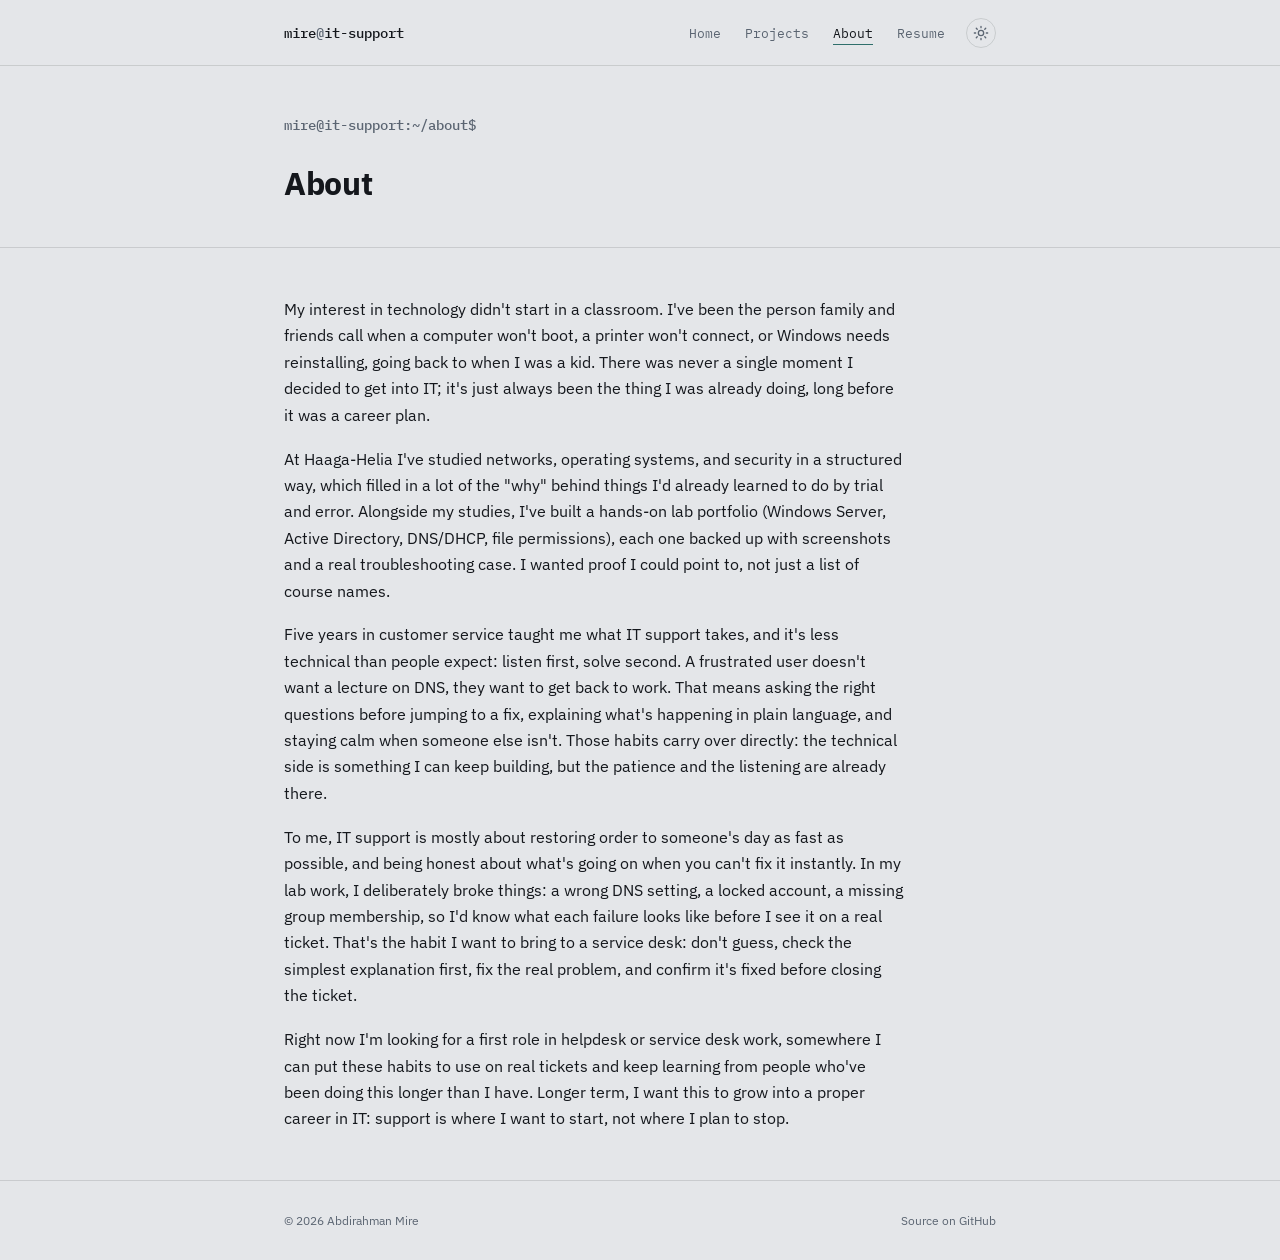
==== about.html @ 22a600bf "Dim light-mode background, run About copy through humanizer Light mode --paper was near-white (#f1f2" ====
<!DOCTYPE html>
<html lang="en">
<head>
<meta charset="UTF-8">
<script>
(function () {
  try {
    var stored = localStorage.getItem("mireSite.theme");
    var theme = stored || (window.matchMedia("(prefers-color-scheme: dark)").matches ? "dark" : "light");
    document.documentElement.setAttribute("data-theme", theme);
    document.write('<meta name="theme-color" content="' + (theme === "dark" ? "#15181d" : "#f1f2f4") + '">');
  } catch (e) {}
})();
</script>
<meta name="viewport" content="width=device-width, initial-scale=1.0">
<title>About — Abdirahman Mire</title>
<meta name="description" content="About Abdirahman Mire — an IT student in Helsinki with a background in customer service, moving into helpdesk and service desk work.">
<meta property="og:type" content="website">
<meta property="og:title" content="About — Abdirahman Mire">
<meta property="og:description" content="About Abdirahman Mire — an IT student in Helsinki with a background in customer service, moving into helpdesk and service desk work.">
<meta property="og:url" content="https://mireabdi.github.io/about.html">
<link rel="icon" href="data:image/svg+xml,%3Csvg xmlns='http://www.w3.org/2000/svg' viewBox='0 0 32 32'%3E%3Crect width='32' height='32' rx='6' fill='%2314171c'/%3E%3Ctext x='16' y='22' font-family='monospace' font-size='16' font-weight='700' fill='%232f6f6b' text-anchor='middle'%3EM%3C/text%3E%3C/svg%3E">
<link rel="preconnect" href="https://fonts.googleapis.com">
<link rel="preconnect" href="https://fonts.gstatic.com" crossorigin>
<link href="https://fonts.googleapis.com/css2?family=IBM+Plex+Sans:wght@400;500;600;700&family=IBM+Plex+Mono:wght@400;500;600&display=swap" rel="stylesheet">
<link rel="stylesheet" href="style.css">
<script src="assets/main.js" defer></script>
</head>
<body>

<header class="site-header">
  <nav class="wrap">
    <a class="logo" href="index.html">mire<span class="logo-at">@</span>it-support</a>
    <div class="nav-right">
      <ul class="nav-links">
        <li><a href="index.html">Home</a></li>
        <li><a href="projects.html">Projects</a></li>
        <li><a href="about.html" aria-current="page">About</a></li>
        <li><a href="resume.html">Resume</a></li>
      </ul>
      <button id="theme-toggle" class="theme-toggle" type="button" aria-label="Toggle dark mode">
        <svg class="icon-sun" viewBox="0 0 24 24" fill="none" stroke="currentColor" stroke-width="2" stroke-linecap="round"><circle cx="12" cy="12" r="4"></circle><path d="M12 2v2M12 20v2M4.93 4.93l1.41 1.41M17.66 17.66l1.41 1.41M2 12h2M20 12h2M4.93 19.07l1.41-1.41M17.66 6.34l1.41-1.41"></path></svg>
        <svg class="icon-moon" viewBox="0 0 24 24" fill="none" stroke="currentColor" stroke-width="2" stroke-linecap="round" stroke-linejoin="round"><path d="M21 12.79A9 9 0 1 1 11.21 3 7 7 0 0 0 21 12.79z"></path></svg>
      </button>
    </div>
  </nav>
</header>

<main id="main-content">

  <div class="page-intro">
    <div class="wrap">
      <p class="section-label">mire@it-support:~/about$</p>
      <h1 class="page-heading">About</h1>
    </div>
  </div>

  <section class="section">
    <div class="wrap">
      <div class="prose">
        <p>My interest in technology didn't start in a classroom. I've been the person family and friends call when a computer won't boot, a printer won't connect, or Windows needs reinstalling, going back to when I was a kid. There was never a single moment I decided to get into IT; it's just always been the thing I was already doing, long before it was a career plan.</p>
        <p>At Haaga-Helia I've studied networks, operating systems, and security in a structured way, which filled in a lot of the "why" behind things I'd already learned to do by trial and error. Alongside my studies, I've built a hands-on lab portfolio (Windows Server, Active Directory, DNS/DHCP, file permissions), each one backed up with screenshots and a real troubleshooting case. I wanted proof I could point to, not just a list of course names.</p>
        <p>Five years in customer service taught me what IT support takes, and it's less technical than people expect: listen first, solve second. A frustrated user doesn't want a lecture on DNS, they want to get back to work. That means asking the right questions before jumping to a fix, explaining what's happening in plain language, and staying calm when someone else isn't. Those habits carry over directly: the technical side is something I can keep building, but the patience and the listening are already there.</p>
        <p>To me, IT support is mostly about restoring order to someone's day as fast as possible, and being honest about what's going on when you can't fix it instantly. In my lab work, I deliberately broke things: a wrong DNS setting, a locked account, a missing group membership, so I'd know what each failure looks like before I see it on a real ticket. That's the habit I want to bring to a service desk: don't guess, check the simplest explanation first, fix the real problem, and confirm it's fixed before closing the ticket.</p>
        <p>Right now I'm looking for a first role in helpdesk or service desk work, somewhere I can put these habits to use on real tickets and keep learning from people who've been doing this longer than I have. Longer term, I want this to grow into a proper career in IT: support is where I want to start, not where I plan to stop.</p>
      </div>
    </div>
  </section>

</main>

<footer class="site-footer">
  <div class="wrap">
    <span id="copyright-year">© 2025 Abdirahman Mire</span>
    <a href="https://github.com/Mireabdi/mireabdi.github.io" target="_blank" rel="noopener">Source on GitHub</a>
  </div>
</footer>

</body>
</html>
---- style.css ----
:root {
  color-scheme: light;
  --ink: #14171c;
  --paper: #e4e6e9;
  --slate: #5b6572;
  --signal: #2f6f6b;
  --signal-solid: #2f6f6b;
  --signal-tint: rgba(47, 111, 107, 0.08);
  --status-ok: #3f8f5f;
  --rule: rgba(20, 23, 28, 0.13);
  --max-width: 760px;
  --surface: color-mix(in srgb, var(--ink) 3%, var(--paper));
  --max-width-wide: 1000px;
}

:root[data-theme="dark"] {
  color-scheme: dark;
  --ink: #e7e9ec;
  --paper: #15181d;
  --slate: #8a93a1;
  --signal: #5fc4bd;
  --signal-solid: #2f6f6b;
  --signal-tint: rgba(95, 196, 189, 0.1);
  --status-ok: #4ecb82;
  --rule: rgba(255, 255, 255, 0.12);
  --surface: color-mix(in srgb, var(--ink) 6%, var(--paper));
}

* { margin: 0; padding: 0; box-sizing: border-box; }

html { scroll-behavior: smooth; }

body {
  font-family: "IBM Plex Sans", system-ui, -apple-system, "Segoe UI", sans-serif;
  background: var(--paper);
  color: var(--ink);
  line-height: 1.65;
  -webkit-font-smoothing: antialiased;
  transition: background 0.2s ease, color 0.2s ease;
}

a { color: inherit; }

code {
  font-family: "IBM Plex Mono", ui-monospace, monospace;
  font-size: 0.9em;
}

.mono, .logo, .section-label, .info-row dt, .spec-row dt,
.row-tags span, .row-key, .status-value, .nav-links a, .btn,
.case-meta {
  font-family: "IBM Plex Mono", ui-monospace, monospace;
}

:focus-visible {
  outline: 2px solid var(--signal);
  outline-offset: 3px;
}

.wrap {
  max-width: var(--max-width);
  margin: 0 auto;
  padding: 0 1.5rem;
}

/* --max-width-wide (1000px) is reserved for a future Projects grid per
   the style guide, scoped to that page only -- not applied yet since
   the current case-study entries are long-form and read better at the
   standard 760px width. */
.wrap-wide {
  max-width: var(--max-width-wide);
  margin: 0 auto;
  padding: 0 1.5rem;
}

.text-muted {
  color: var(--slate);
  font-size: 0.85rem;
}

.resume-cta {
  margin-bottom: 0.6rem;
}

.resume-cta + .text-muted {
  margin-top: 0.5rem;
}

@media (prefers-reduced-motion: reduce) {
  html { scroll-behavior: auto; }
  .status-dot { animation: none !important; }
}

/* ===== Header ===== */
.site-header {
  position: sticky;
  top: 0;
  z-index: 10;
  background: color-mix(in srgb, var(--paper) 92%, transparent);
  backdrop-filter: blur(8px);
  border-bottom: 1px solid var(--rule);
}

.site-header nav {
  display: flex;
  align-items: center;
  justify-content: space-between;
  gap: 1rem;
  padding: 1.1rem 1.5rem;
  flex-wrap: wrap;
}

.logo {
  font-size: 0.9rem;
  font-weight: 500;
  text-decoration: none;
}

.logo-at { color: var(--slate); }

.nav-right {
  display: flex;
  align-items: center;
  gap: 1.3rem;
}

.nav-links {
  display: flex;
  gap: 1.5rem;
  list-style: none;
  flex-wrap: wrap;
}

.nav-links a {
  font-size: 0.8rem;
  text-decoration: none;
  color: var(--slate);
  border-bottom: 1px solid transparent;
  padding-bottom: 2px;
  transition: color 0.15s ease, border-color 0.15s ease;
}

.nav-links a:hover,
.nav-links a[aria-current="page"] {
  color: var(--ink);
  border-color: var(--signal);
}

.theme-toggle {
  display: flex;
  align-items: center;
  justify-content: center;
  width: 30px;
  height: 30px;
  border-radius: 50%;
  border: 1px solid var(--rule);
  background: transparent;
  color: var(--slate);
  cursor: pointer;
  transition: color 0.15s ease, border-color 0.15s ease;
  flex-shrink: 0;
}

.theme-toggle:hover { color: var(--signal); border-color: var(--signal); }
.theme-toggle svg { width: 16px; height: 16px; }
:root:not([data-theme="dark"]) .icon-moon { display: none; }
:root[data-theme="dark"] .icon-sun { display: none; }

/* ===== Hero ===== */
.hero {
  padding: 4rem 0 3.5rem;
}

.hero h1 {
  font-size: clamp(2rem, 5vw, 2.6rem);
  font-weight: 700;
  letter-spacing: -0.01em;
  margin-bottom: 0.9rem;
}

.hero-statement {
  color: var(--slate);
  font-size: 1.05rem;
  max-width: 52ch;
  margin-bottom: 2.2rem;
}

.info-panel {
  border-top: 1px solid var(--rule);
  border-bottom: 1px solid var(--rule);
  margin-bottom: 2rem;
}

.info-row {
  display: grid;
  grid-template-columns: 110px 1fr;
  gap: 1rem;
  padding: 0.75rem 0;
  border-top: 1px solid var(--rule);
}

.info-row:first-child { border-top: none; }

.info-row dt {
  font-size: 0.78rem;
  color: var(--slate);
}

.info-row dd { font-size: 0.92rem; }

.status-value {
  display: flex;
  align-items: center;
  gap: 0.6rem;
  font-size: 0.85rem;
  color: var(--signal);
}

.status-dot {
  width: 8px;
  height: 8px;
  border-radius: 50%;
  color: var(--status-ok);
  background: currentColor;
  box-shadow: 0 0 0 3px color-mix(in srgb, currentColor 18%, transparent);
  animation: pulse 2.4s ease-in-out infinite;
  flex-shrink: 0;
}

@keyframes pulse {
  0%, 100% { opacity: 1; transform: scale(1); }
  50% { opacity: 0.55; transform: scale(0.85); }
}

.hero-actions { display: flex; gap: 0.85rem; flex-wrap: wrap; }

/* Proof strip (Home) reuses .info-panel/.info-row exactly as-is; the
   kicker above it reuses .section-label -- no new visual style. Its own
   status dot stays static: the hero's "Status" row directly above it is
   already the site's one pulsing indicator, and per style-guide.md §4.2
   the pulse motif is reserved for a single instance, not repeated. */
.proof-strip .status-dot {
  animation: none;
}

/* ===== Inner-page intro (About / Projects / Resume) ===== */
.page-intro {
  padding: 3rem 0 1rem;
}

.page-heading {
  font-size: clamp(1.6rem, 4vw, 2rem);
  font-weight: 700;
  letter-spacing: -0.01em;
  margin-bottom: 1.3rem;
}

.btn {
  display: inline-block;
  font-size: 0.82rem;
  font-weight: 500;
  text-decoration: none;
  padding: 0.7rem 1.3rem;
  border-radius: 4px;
  border: 1px solid transparent;
  transition: all 0.15s ease;
}

.btn-primary {
  background: var(--signal-solid);
  color: #fff;
}

.btn-primary:hover { background: #275c58; }

.btn-secondary {
  border-color: var(--ink);
  color: var(--ink);
}

.btn-secondary:hover {
  border-color: var(--signal);
  color: var(--signal);
}

/* ===== Sections ===== */
.section {
  padding: 3rem 0;
  border-top: 1px solid var(--rule);
}

.section-label {
  font-size: 0.85rem;
  font-weight: 500;
  color: var(--slate);
  margin-bottom: 1.3rem;
}

.section-note {
  color: var(--slate);
  font-size: 0.9rem;
  margin-bottom: 1.5rem;
  margin-top: -0.6rem;
}

.prose p {
  max-width: 62ch;
  margin-bottom: 1.1rem;
}

.prose p:last-child { margin-bottom: 0; }

/* ===== Row list (projects / contact) ===== */
.row-list {
  display: flex;
  flex-direction: column;
  border-top: 1px solid var(--rule);
}

.row-link {
  display: flex;
  justify-content: space-between;
  align-items: center;
  gap: 1.5rem;
  text-decoration: none;
  color: inherit;
  padding: 1rem 0.75rem;
  border-bottom: 1px solid var(--rule);
  margin: 0 -0.75rem;
  border-radius: 4px;
  transition: background 0.15s ease;
}

.row-link:hover { background: var(--signal-tint); }

.row-main { display: flex; flex-direction: column; gap: 0.3rem; min-width: 0; }

.row-title { font-weight: 600; font-size: 0.98rem; }

.row-desc { font-size: 0.85rem; color: var(--slate); }

.row-tags {
  display: flex;
  gap: 0.6rem;
  flex-shrink: 0;
  font-size: 0.72rem;
  color: var(--slate);
}

.contact-row .row-key {
  font-size: 0.78rem;
  color: var(--slate);
  width: 90px;
  flex-shrink: 0;
}

.contact-row { justify-content: flex-start; }

.contact-row .row-val { font-size: 0.92rem; }

/* ===== Case study entries (Projects) =====
   Extends the row-list/section grammar with a ticket-style metadata
   line and long-form write-up per entry -- not a new card component. */
.case-entry .section-label {
  margin-top: 1.75rem;
  margin-bottom: 0.6rem;
}

.case-entry .section-label:first-of-type { margin-top: 0; }

.case-meta {
  display: flex;
  flex-wrap: wrap;
  align-items: center;
  gap: 0.4rem;
  font-size: 0.75rem;
  color: var(--slate);
  margin-bottom: 0.5rem;
}

.case-status {
  display: inline-flex;
  align-items: center;
  gap: 0.4rem;
  color: var(--status-ok);
}

/* Per style-guide.md §4.2: the ticket-metadata status dot is reused
   statically here, never pulsing -- the pulse animation is reserved for
   the single "open to work" hero indicator. Four-plus simultaneously
   pulsing dots down the project list would read as busy/decorative. */
.case-status .status-dot {
  animation: none;
}

.case-title {
  font-size: 1.3rem;
  font-weight: 600;
  margin-bottom: 1.2rem;
}

.case-entry .row-tags {
  margin-top: 1.25rem;
}

.case-link {
  display: inline-block;
  margin-top: 1rem;
  font-size: 0.82rem;
  color: var(--signal);
  text-decoration: none;
  border-bottom: 1px solid var(--signal);
}

.case-link:hover { color: var(--ink); border-color: var(--ink); }

/* Generic bullet list for prose sections (case "what was built",
   resume education) -- body copy, never mono per the typography rule. */
.content-list {
  list-style: disc;
  padding-left: 1.25rem;
  max-width: 62ch;
  margin-bottom: 1.1rem;
}

.content-list li { margin-bottom: 0.5rem; }
.content-list li:last-child { margin-bottom: 0; }

/* ===== Spec list (skills) ===== */
.spec-list { border-top: 1px solid var(--rule); }

.spec-row {
  display: grid;
  grid-template-columns: 190px 1fr;
  gap: 1rem;
  padding: 0.85rem 0;
  border-bottom: 1px solid var(--rule);
}

.spec-row dt {
  font-size: 0.8rem;
  color: var(--slate);
}

.spec-row dd { font-size: 0.92rem; }

/* ===== Timeline (Resume experience / education) =====
   Extends spec-row with a thin rule line down the label column,
   connecting entries chronologically. No new dl/grid pattern. */
.timeline-row {
  border-left: 1px solid var(--rule);
  padding-left: 1rem;
}

.timeline-role {
  font-weight: 600;
  margin-bottom: 0.3rem;
}

.timeline-desc {
  font-size: 0.92rem;
}

/* ===== Footer ===== */
.site-footer {
  border-top: 1px solid var(--rule);
  padding: 1.8rem 0;
}

.site-footer .wrap {
  display: flex;
  justify-content: space-between;
  align-items: center;
  flex-wrap: wrap;
  gap: 0.6rem;
  font-size: 0.78rem;
  color: var(--slate);
}

.site-footer a {
  color: var(--slate);
  text-decoration: none;
  border-bottom: 1px solid transparent;
}

.site-footer a:hover { color: var(--signal); border-color: var(--signal); }

/* ===== Responsive ===== */
@media (max-width: 640px) {
  .site-header nav { padding: 0.9rem 1.25rem; }
  .nav-links { gap: 1rem; }
  .hero { padding: 3rem 0 2.5rem; }
  .info-row { grid-template-columns: 90px 1fr; }
  .spec-row { grid-template-columns: 1fr; gap: 0.3rem; }
  .row-link { flex-direction: column; align-items: flex-start; gap: 0.6rem; }
  .row-tags { flex-wrap: wrap; }
  .contact-row { flex-direction: row; align-items: baseline; }
  .hero-actions .btn { flex: 1; text-align: center; }
}

/* ===== Print ===== */
@media print {
  :root, :root[data-theme="dark"] {
    color-scheme: light;
    --ink: #14171c;
    --paper: #ffffff;
    --slate: #444444;
    --signal: #2f6f6b;
    --rule: rgba(20, 23, 28, 0.25);
  }

  .site-header, .theme-toggle, .status-dot, .hero-actions, .resume-cta {
    display: none;
  }

  body { background: var(--paper); }

  a { text-decoration: underline; }
}
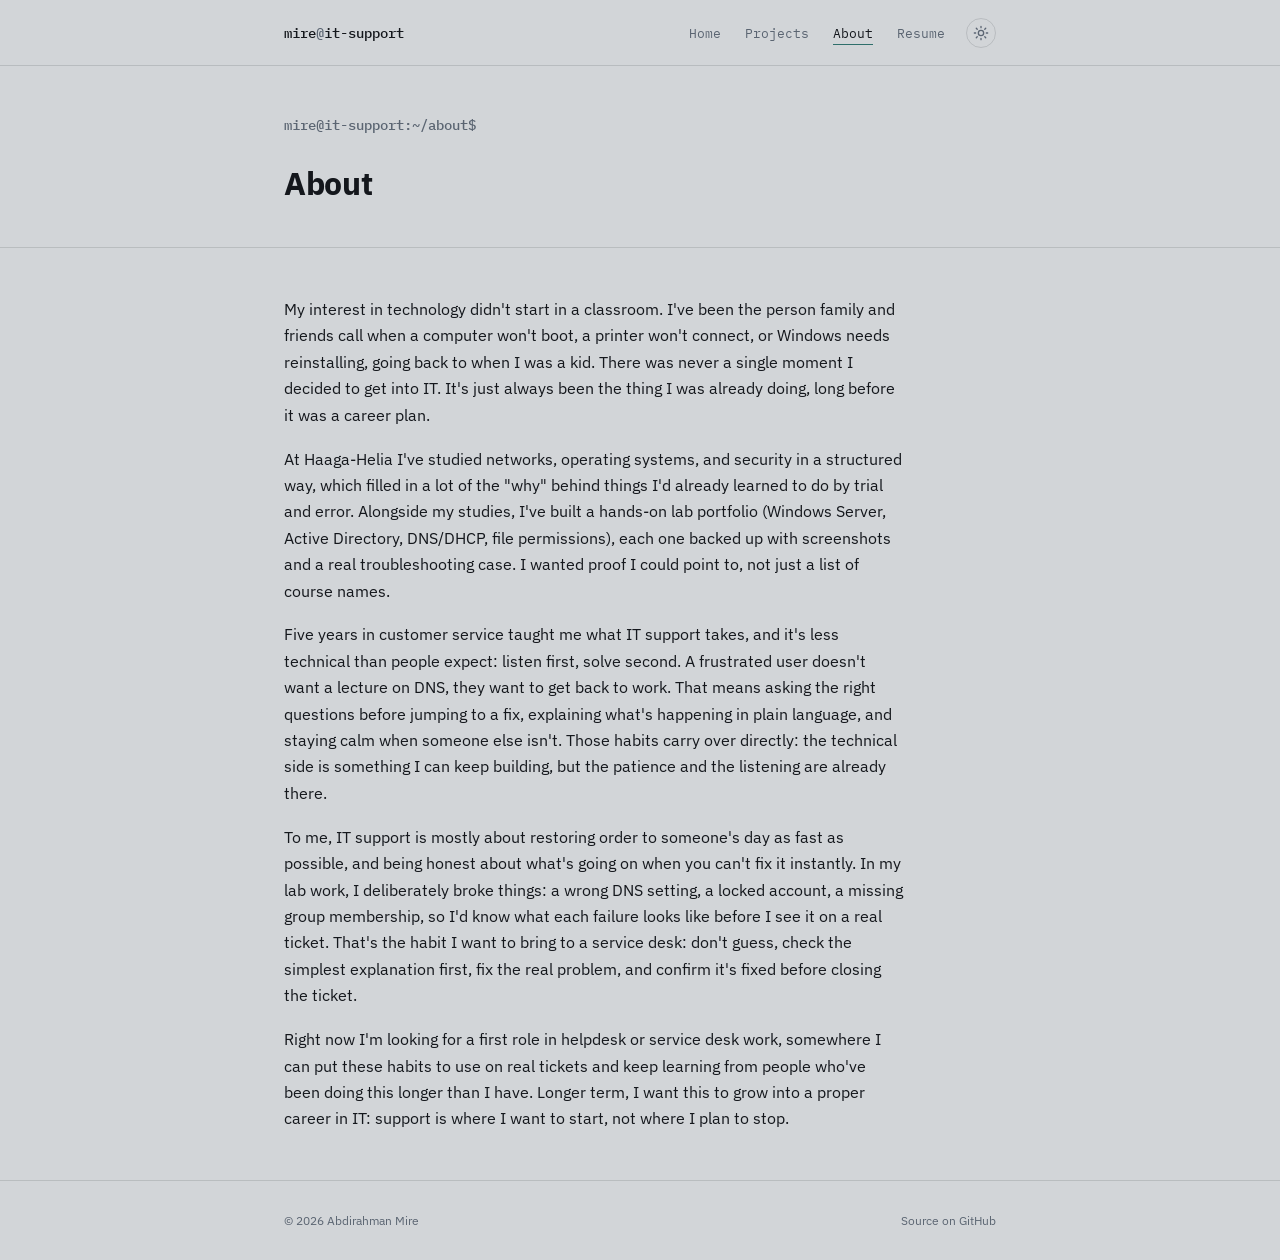
==== commit a9f6b14a: "Fix About semicolon, humanize Projects copy, dim light mode further - about.html: replaced the one r" ====
--- a/about.html
+++ b/about.html
@@ -58,7 +58,7 @@
   <section class="section">
     <div class="wrap">
       <div class="prose">
-        <p>My interest in technology didn't start in a classroom. I've been the person family and friends call when a computer won't boot, a printer won't connect, or Windows needs reinstalling, going back to when I was a kid. There was never a single moment I decided to get into IT; it's just always been the thing I was already doing, long before it was a career plan.</p>
+        <p>My interest in technology didn't start in a classroom. I've been the person family and friends call when a computer won't boot, a printer won't connect, or Windows needs reinstalling, going back to when I was a kid. There was never a single moment I decided to get into IT. It's just always been the thing I was already doing, long before it was a career plan.</p>
         <p>At Haaga-Helia I've studied networks, operating systems, and security in a structured way, which filled in a lot of the "why" behind things I'd already learned to do by trial and error. Alongside my studies, I've built a hands-on lab portfolio (Windows Server, Active Directory, DNS/DHCP, file permissions), each one backed up with screenshots and a real troubleshooting case. I wanted proof I could point to, not just a list of course names.</p>
         <p>Five years in customer service taught me what IT support takes, and it's less technical than people expect: listen first, solve second. A frustrated user doesn't want a lecture on DNS, they want to get back to work. That means asking the right questions before jumping to a fix, explaining what's happening in plain language, and staying calm when someone else isn't. Those habits carry over directly: the technical side is something I can keep building, but the patience and the listening are already there.</p>
         <p>To me, IT support is mostly about restoring order to someone's day as fast as possible, and being honest about what's going on when you can't fix it instantly. In my lab work, I deliberately broke things: a wrong DNS setting, a locked account, a missing group membership, so I'd know what each failure looks like before I see it on a real ticket. That's the habit I want to bring to a service desk: don't guess, check the simplest explanation first, fix the real problem, and confirm it's fixed before closing the ticket.</p>
--- a/style.css
+++ b/style.css
@@ -1,7 +1,7 @@
 :root {
   color-scheme: light;
   --ink: #14171c;
-  --paper: #e4e6e9;
+  --paper: #d2d5d8;
   --slate: #5b6572;
   --signal: #2f6f6b;
   --signal-solid: #2f6f6b;
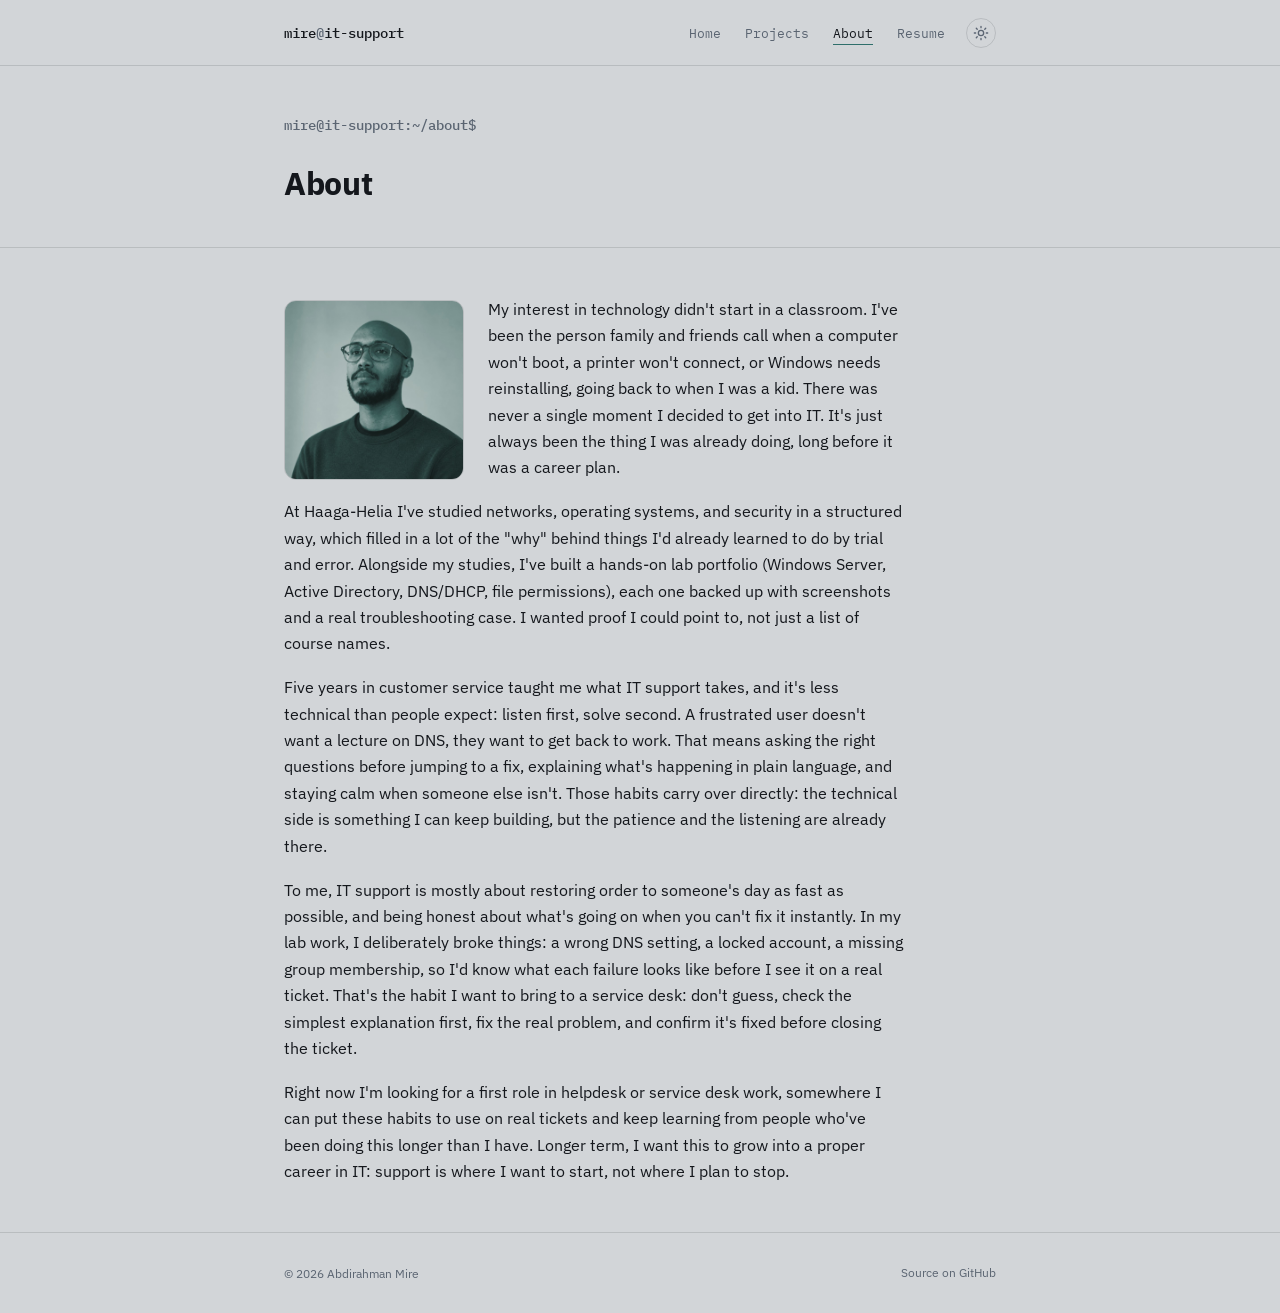
==== commit 89acadfe: "Add processed headshot to Home hero and About page Duotone-treated (grayscale base, ink shadows to a" ====
--- a/about.html
+++ b/about.html
@@ -13,11 +13,11 @@
 })();
 </script>
 <meta name="viewport" content="width=device-width, initial-scale=1.0">
-<title>About — Abdirahman Mire</title>
-<meta name="description" content="About Abdirahman Mire — an IT student in Helsinki with a background in customer service, moving into helpdesk and service desk work.">
+<title>About — Abdi Mire</title>
+<meta name="description" content="About Abdi Mire — an IT student in Helsinki with a background in customer service, moving into helpdesk and service desk work.">
 <meta property="og:type" content="website">
-<meta property="og:title" content="About — Abdirahman Mire">
-<meta property="og:description" content="About Abdirahman Mire — an IT student in Helsinki with a background in customer service, moving into helpdesk and service desk work.">
+<meta property="og:title" content="About — Abdi Mire">
+<meta property="og:description" content="About Abdi Mire — an IT student in Helsinki with a background in customer service, moving into helpdesk and service desk work.">
 <meta property="og:url" content="https://mireabdi.github.io/about.html">
 <link rel="icon" href="data:image/svg+xml,%3Csvg xmlns='http://www.w3.org/2000/svg' viewBox='0 0 32 32'%3E%3Crect width='32' height='32' rx='6' fill='%2314171c'/%3E%3Ctext x='16' y='22' font-family='monospace' font-size='16' font-weight='700' fill='%232f6f6b' text-anchor='middle'%3EM%3C/text%3E%3C/svg%3E">
 <link rel="preconnect" href="https://fonts.googleapis.com">
@@ -58,6 +58,7 @@
   <section class="section">
     <div class="wrap">
       <div class="prose">
+        <img class="avatar-about" src="assets/headshot.jpg" alt="Portrait of Abdi Mire" width="180" height="180">
         <p>My interest in technology didn't start in a classroom. I've been the person family and friends call when a computer won't boot, a printer won't connect, or Windows needs reinstalling, going back to when I was a kid. There was never a single moment I decided to get into IT. It's just always been the thing I was already doing, long before it was a career plan.</p>
         <p>At Haaga-Helia I've studied networks, operating systems, and security in a structured way, which filled in a lot of the "why" behind things I'd already learned to do by trial and error. Alongside my studies, I've built a hands-on lab portfolio (Windows Server, Active Directory, DNS/DHCP, file permissions), each one backed up with screenshots and a real troubleshooting case. I wanted proof I could point to, not just a list of course names.</p>
         <p>Five years in customer service taught me what IT support takes, and it's less technical than people expect: listen first, solve second. A frustrated user doesn't want a lecture on DNS, they want to get back to work. That means asking the right questions before jumping to a fix, explaining what's happening in plain language, and staying calm when someone else isn't. Those habits carry over directly: the technical side is something I can keep building, but the patience and the listening are already there.</p>
@@ -71,7 +72,7 @@
 
 <footer class="site-footer">
   <div class="wrap">
-    <span id="copyright-year">© 2025 Abdirahman Mire</span>
+    <span id="copyright-year">© 2025 Abdi Mire</span>
     <a href="https://github.com/Mireabdi/mireabdi.github.io" target="_blank" rel="noopener">Source on GitHub</a>
   </div>
 </footer>
--- a/style.css
+++ b/style.css
@@ -178,6 +178,34 @@
   margin-bottom: 0.9rem;
 }
 
+.hero-identity {
+  display: flex;
+  align-items: center;
+  gap: 1rem;
+  margin-bottom: 0.9rem;
+}
+
+.hero-identity h1 { margin-bottom: 0; }
+
+.avatar {
+  width: 64px;
+  height: 64px;
+  border-radius: 10px;
+  object-fit: cover;
+  border: 1px solid var(--rule);
+  flex-shrink: 0;
+}
+
+.avatar-about {
+  width: 180px;
+  height: 180px;
+  border-radius: 12px;
+  object-fit: cover;
+  border: 1px solid var(--rule);
+  float: left;
+  margin: 0.25rem 1.5rem 1rem 0;
+}
+
 .hero-statement {
   color: var(--slate);
   font-size: 1.05rem;
@@ -496,6 +524,7 @@
   .row-tags { flex-wrap: wrap; }
   .contact-row { flex-direction: row; align-items: baseline; }
   .hero-actions .btn { flex: 1; text-align: center; }
+  .avatar-about { float: none; display: block; width: 140px; height: 140px; margin: 0 0 1.25rem; }
 }
 
 /* ===== Print ===== */
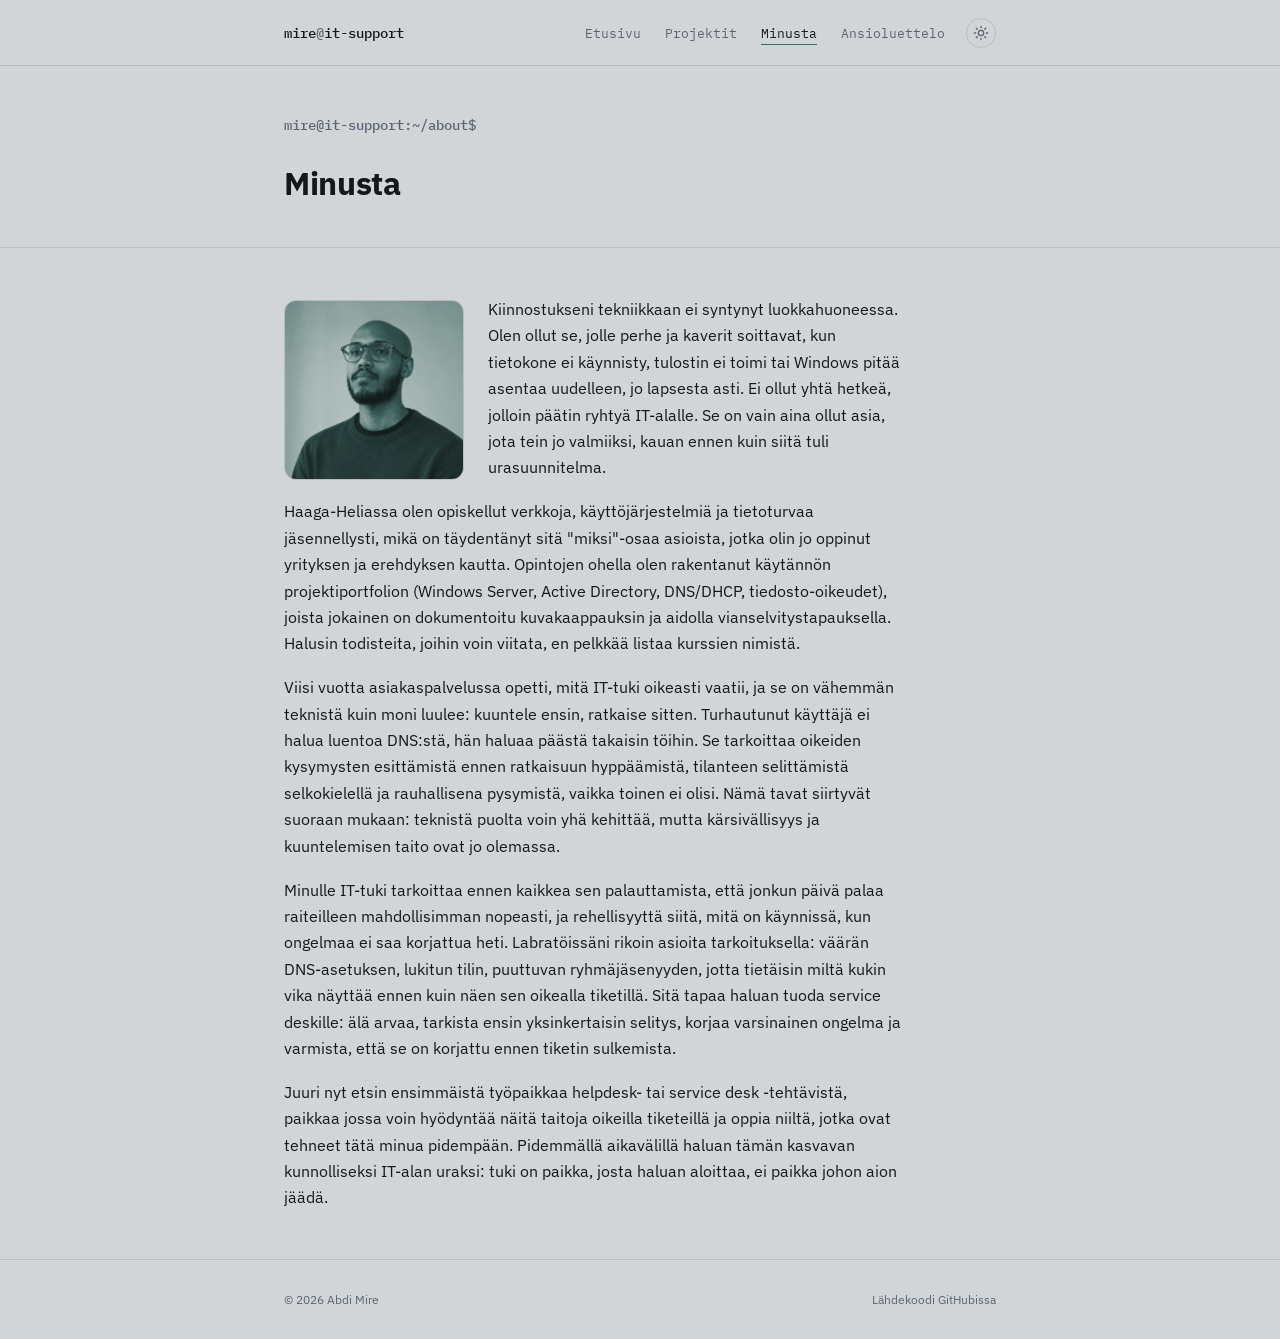
==== commit 1241d911: "Translate all visible site content to Finnish Full Finnish translation of index.html, about.html, pr" ====
--- a/about.html
+++ b/about.html
@@ -1,5 +1,5 @@
 <!DOCTYPE html>
-<html lang="en">
+<html lang="fi">
 <head>
 <meta charset="UTF-8">
 <script>
@@ -13,11 +13,11 @@
 })();
 </script>
 <meta name="viewport" content="width=device-width, initial-scale=1.0">
-<title>About — Abdi Mire</title>
-<meta name="description" content="About Abdi Mire — an IT student in Helsinki with a background in customer service, moving into helpdesk and service desk work.">
+<title>Minusta — Abdi Mire</title>
+<meta name="description" content="Abdi Mire: IT-alan opiskelija Helsingissä, taustalla asiakaspalvelua, siirtymässä helpdesk- ja service desk -tehtäviin.">
 <meta property="og:type" content="website">
-<meta property="og:title" content="About — Abdi Mire">
-<meta property="og:description" content="About Abdi Mire — an IT student in Helsinki with a background in customer service, moving into helpdesk and service desk work.">
+<meta property="og:title" content="Minusta — Abdi Mire">
+<meta property="og:description" content="Abdi Mire: IT-alan opiskelija Helsingissä, taustalla asiakaspalvelua, siirtymässä helpdesk- ja service desk -tehtäviin.">
 <meta property="og:url" content="https://mireabdi.github.io/about.html">
 <link rel="icon" href="data:image/svg+xml,%3Csvg xmlns='http://www.w3.org/2000/svg' viewBox='0 0 32 32'%3E%3Crect width='32' height='32' rx='6' fill='%2314171c'/%3E%3Ctext x='16' y='22' font-family='monospace' font-size='16' font-weight='700' fill='%232f6f6b' text-anchor='middle'%3EM%3C/text%3E%3C/svg%3E">
 <link rel="preconnect" href="https://fonts.googleapis.com">
@@ -33,12 +33,12 @@
     <a class="logo" href="index.html">mire<span class="logo-at">@</span>it-support</a>
     <div class="nav-right">
       <ul class="nav-links">
-        <li><a href="index.html">Home</a></li>
-        <li><a href="projects.html">Projects</a></li>
-        <li><a href="about.html" aria-current="page">About</a></li>
-        <li><a href="resume.html">Resume</a></li>
+        <li><a href="index.html">Etusivu</a></li>
+        <li><a href="projects.html">Projektit</a></li>
+        <li><a href="about.html" aria-current="page">Minusta</a></li>
+        <li><a href="resume.html">Ansioluettelo</a></li>
       </ul>
-      <button id="theme-toggle" class="theme-toggle" type="button" aria-label="Toggle dark mode">
+      <button id="theme-toggle" class="theme-toggle" type="button" aria-label="Vaihda tumma/vaalea tila">
         <svg class="icon-sun" viewBox="0 0 24 24" fill="none" stroke="currentColor" stroke-width="2" stroke-linecap="round"><circle cx="12" cy="12" r="4"></circle><path d="M12 2v2M12 20v2M4.93 4.93l1.41 1.41M17.66 17.66l1.41 1.41M2 12h2M20 12h2M4.93 19.07l1.41-1.41M17.66 6.34l1.41-1.41"></path></svg>
         <svg class="icon-moon" viewBox="0 0 24 24" fill="none" stroke="currentColor" stroke-width="2" stroke-linecap="round" stroke-linejoin="round"><path d="M21 12.79A9 9 0 1 1 11.21 3 7 7 0 0 0 21 12.79z"></path></svg>
       </button>
@@ -51,19 +51,19 @@
   <div class="page-intro">
     <div class="wrap">
       <p class="section-label">mire@it-support:~/about$</p>
-      <h1 class="page-heading">About</h1>
+      <h1 class="page-heading">Minusta</h1>
     </div>
   </div>
 
   <section class="section">
     <div class="wrap">
       <div class="prose">
-        <img class="avatar-about" src="assets/headshot.jpg" alt="Portrait of Abdi Mire" width="180" height="180">
-        <p>My interest in technology didn't start in a classroom. I've been the person family and friends call when a computer won't boot, a printer won't connect, or Windows needs reinstalling, going back to when I was a kid. There was never a single moment I decided to get into IT. It's just always been the thing I was already doing, long before it was a career plan.</p>
-        <p>At Haaga-Helia I've studied networks, operating systems, and security in a structured way, which filled in a lot of the "why" behind things I'd already learned to do by trial and error. Alongside my studies, I've built a hands-on lab portfolio (Windows Server, Active Directory, DNS/DHCP, file permissions), each one backed up with screenshots and a real troubleshooting case. I wanted proof I could point to, not just a list of course names.</p>
-        <p>Five years in customer service taught me what IT support takes, and it's less technical than people expect: listen first, solve second. A frustrated user doesn't want a lecture on DNS, they want to get back to work. That means asking the right questions before jumping to a fix, explaining what's happening in plain language, and staying calm when someone else isn't. Those habits carry over directly: the technical side is something I can keep building, but the patience and the listening are already there.</p>
-        <p>To me, IT support is mostly about restoring order to someone's day as fast as possible, and being honest about what's going on when you can't fix it instantly. In my lab work, I deliberately broke things: a wrong DNS setting, a locked account, a missing group membership, so I'd know what each failure looks like before I see it on a real ticket. That's the habit I want to bring to a service desk: don't guess, check the simplest explanation first, fix the real problem, and confirm it's fixed before closing the ticket.</p>
-        <p>Right now I'm looking for a first role in helpdesk or service desk work, somewhere I can put these habits to use on real tickets and keep learning from people who've been doing this longer than I have. Longer term, I want this to grow into a proper career in IT: support is where I want to start, not where I plan to stop.</p>
+        <img class="avatar-about" src="assets/headshot.jpg" alt="Abdi Miren muotokuva" width="180" height="180">
+        <p>Kiinnostukseni tekniikkaan ei syntynyt luokkahuoneessa. Olen ollut se, jolle perhe ja kaverit soittavat, kun tietokone ei käynnisty, tulostin ei toimi tai Windows pitää asentaa uudelleen, jo lapsesta asti. Ei ollut yhtä hetkeä, jolloin päätin ryhtyä IT-alalle. Se on vain aina ollut asia, jota tein jo valmiiksi, kauan ennen kuin siitä tuli urasuunnitelma.</p>
+        <p>Haaga-Heliassa olen opiskellut verkkoja, käyttöjärjestelmiä ja tietoturvaa jäsennellysti, mikä on täydentänyt sitä "miksi"-osaa asioista, jotka olin jo oppinut yrityksen ja erehdyksen kautta. Opintojen ohella olen rakentanut käytännön projektiportfolion (Windows Server, Active Directory, DNS/DHCP, tiedosto-oikeudet), joista jokainen on dokumentoitu kuvakaappauksin ja aidolla vianselvitystapauksella. Halusin todisteita, joihin voin viitata, en pelkkää listaa kurssien nimistä.</p>
+        <p>Viisi vuotta asiakaspalvelussa opetti, mitä IT-tuki oikeasti vaatii, ja se on vähemmän teknistä kuin moni luulee: kuuntele ensin, ratkaise sitten. Turhautunut käyttäjä ei halua luentoa DNS:stä, hän haluaa päästä takaisin töihin. Se tarkoittaa oikeiden kysymysten esittämistä ennen ratkaisuun hyppäämistä, tilanteen selittämistä selkokielellä ja rauhallisena pysymistä, vaikka toinen ei olisi. Nämä tavat siirtyvät suoraan mukaan: teknistä puolta voin yhä kehittää, mutta kärsivällisyys ja kuuntelemisen taito ovat jo olemassa.</p>
+        <p>Minulle IT-tuki tarkoittaa ennen kaikkea sen palauttamista, että jonkun päivä palaa raiteilleen mahdollisimman nopeasti, ja rehellisyyttä siitä, mitä on käynnissä, kun ongelmaa ei saa korjattua heti. Labratöissäni rikoin asioita tarkoituksella: väärän DNS-asetuksen, lukitun tilin, puuttuvan ryhmäjäsenyyden, jotta tietäisin miltä kukin vika näyttää ennen kuin näen sen oikealla tiketillä. Sitä tapaa haluan tuoda service deskille: älä arvaa, tarkista ensin yksinkertaisin selitys, korjaa varsinainen ongelma ja varmista, että se on korjattu ennen tiketin sulkemista.</p>
+        <p>Juuri nyt etsin ensimmäistä työpaikkaa helpdesk- tai service desk -tehtävistä, paikkaa jossa voin hyödyntää näitä taitoja oikeilla tiketeillä ja oppia niiltä, jotka ovat tehneet tätä minua pidempään. Pidemmällä aikavälillä haluan tämän kasvavan kunnolliseksi IT-alan uraksi: tuki on paikka, josta haluan aloittaa, ei paikka johon aion jäädä.</p>
       </div>
     </div>
   </section>
@@ -73,7 +73,7 @@
 <footer class="site-footer">
   <div class="wrap">
     <span id="copyright-year">© 2025 Abdi Mire</span>
-    <a href="https://github.com/Mireabdi/mireabdi.github.io" target="_blank" rel="noopener">Source on GitHub</a>
+    <a href="https://github.com/Mireabdi/mireabdi.github.io" target="_blank" rel="noopener">Lähdekoodi GitHubissa</a>
   </div>
 </footer>
 
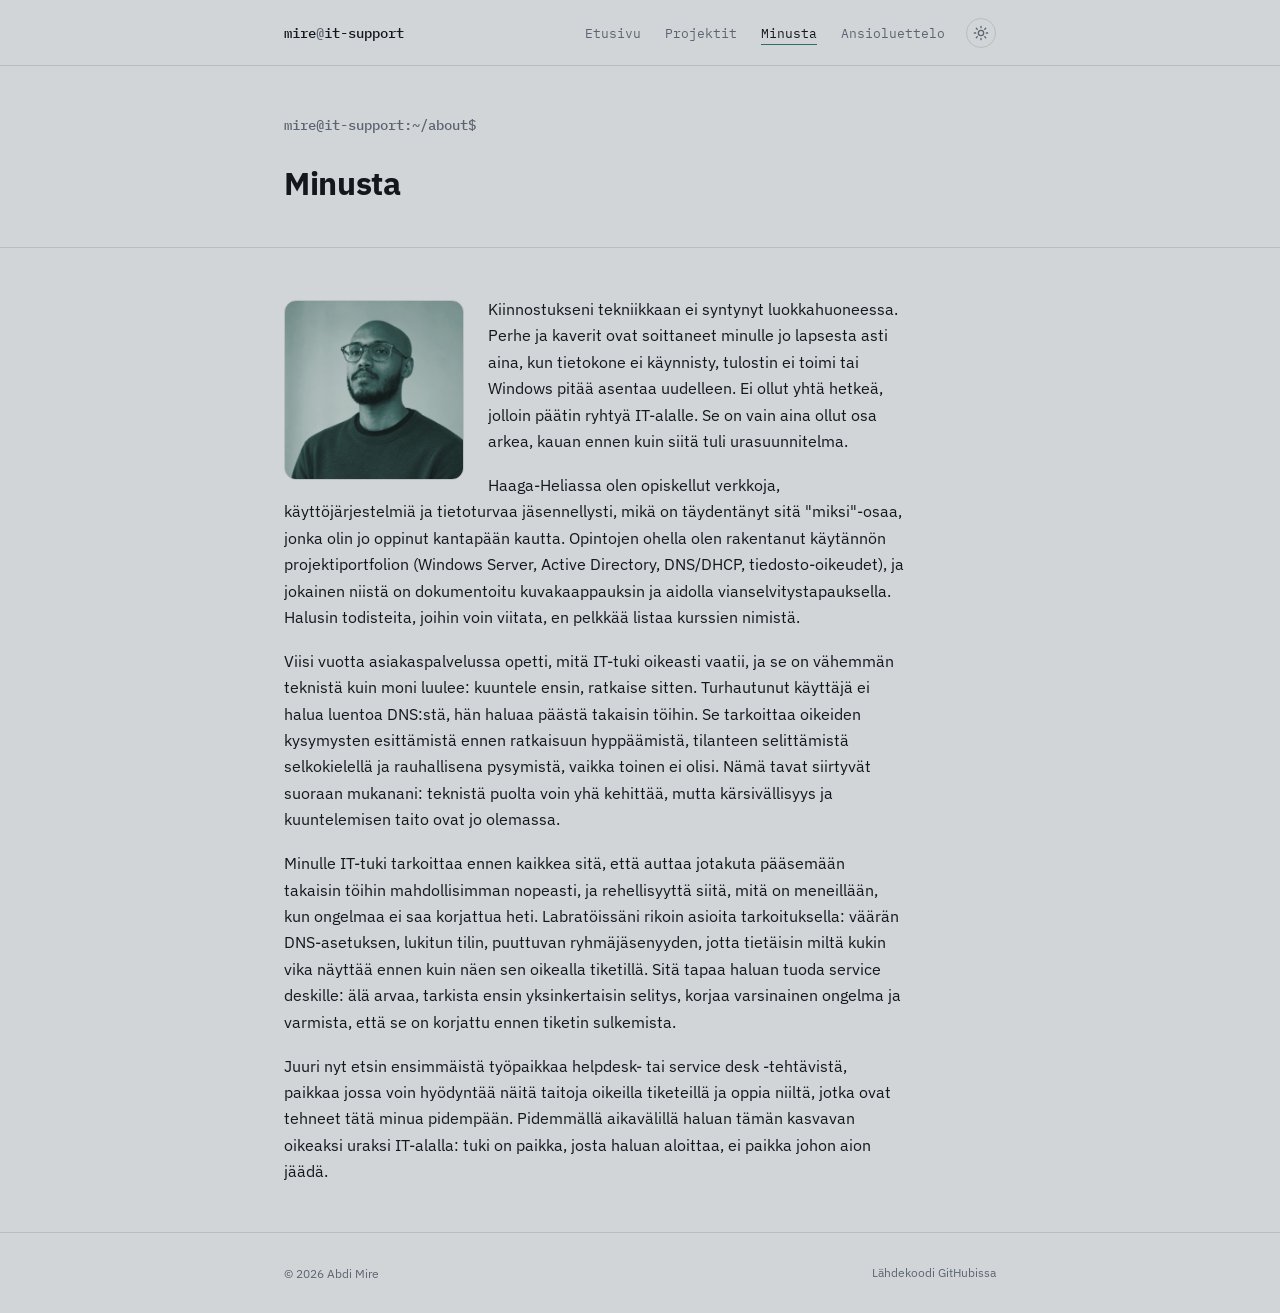
==== commit 9223f94d: "Humanize the Finnish translation for naturalness Ran a naturalness pass over the Finnish text added " ====
--- a/about.html
+++ b/about.html
@@ -59,11 +59,11 @@
     <div class="wrap">
       <div class="prose">
         <img class="avatar-about" src="assets/headshot.jpg" alt="Abdi Miren muotokuva" width="180" height="180">
-        <p>Kiinnostukseni tekniikkaan ei syntynyt luokkahuoneessa. Olen ollut se, jolle perhe ja kaverit soittavat, kun tietokone ei käynnisty, tulostin ei toimi tai Windows pitää asentaa uudelleen, jo lapsesta asti. Ei ollut yhtä hetkeä, jolloin päätin ryhtyä IT-alalle. Se on vain aina ollut asia, jota tein jo valmiiksi, kauan ennen kuin siitä tuli urasuunnitelma.</p>
-        <p>Haaga-Heliassa olen opiskellut verkkoja, käyttöjärjestelmiä ja tietoturvaa jäsennellysti, mikä on täydentänyt sitä "miksi"-osaa asioista, jotka olin jo oppinut yrityksen ja erehdyksen kautta. Opintojen ohella olen rakentanut käytännön projektiportfolion (Windows Server, Active Directory, DNS/DHCP, tiedosto-oikeudet), joista jokainen on dokumentoitu kuvakaappauksin ja aidolla vianselvitystapauksella. Halusin todisteita, joihin voin viitata, en pelkkää listaa kurssien nimistä.</p>
-        <p>Viisi vuotta asiakaspalvelussa opetti, mitä IT-tuki oikeasti vaatii, ja se on vähemmän teknistä kuin moni luulee: kuuntele ensin, ratkaise sitten. Turhautunut käyttäjä ei halua luentoa DNS:stä, hän haluaa päästä takaisin töihin. Se tarkoittaa oikeiden kysymysten esittämistä ennen ratkaisuun hyppäämistä, tilanteen selittämistä selkokielellä ja rauhallisena pysymistä, vaikka toinen ei olisi. Nämä tavat siirtyvät suoraan mukaan: teknistä puolta voin yhä kehittää, mutta kärsivällisyys ja kuuntelemisen taito ovat jo olemassa.</p>
-        <p>Minulle IT-tuki tarkoittaa ennen kaikkea sen palauttamista, että jonkun päivä palaa raiteilleen mahdollisimman nopeasti, ja rehellisyyttä siitä, mitä on käynnissä, kun ongelmaa ei saa korjattua heti. Labratöissäni rikoin asioita tarkoituksella: väärän DNS-asetuksen, lukitun tilin, puuttuvan ryhmäjäsenyyden, jotta tietäisin miltä kukin vika näyttää ennen kuin näen sen oikealla tiketillä. Sitä tapaa haluan tuoda service deskille: älä arvaa, tarkista ensin yksinkertaisin selitys, korjaa varsinainen ongelma ja varmista, että se on korjattu ennen tiketin sulkemista.</p>
-        <p>Juuri nyt etsin ensimmäistä työpaikkaa helpdesk- tai service desk -tehtävistä, paikkaa jossa voin hyödyntää näitä taitoja oikeilla tiketeillä ja oppia niiltä, jotka ovat tehneet tätä minua pidempään. Pidemmällä aikavälillä haluan tämän kasvavan kunnolliseksi IT-alan uraksi: tuki on paikka, josta haluan aloittaa, ei paikka johon aion jäädä.</p>
+        <p>Kiinnostukseni tekniikkaan ei syntynyt luokkahuoneessa. Perhe ja kaverit ovat soittaneet minulle jo lapsesta asti aina, kun tietokone ei käynnisty, tulostin ei toimi tai Windows pitää asentaa uudelleen. Ei ollut yhtä hetkeä, jolloin päätin ryhtyä IT-alalle. Se on vain aina ollut osa arkea, kauan ennen kuin siitä tuli urasuunnitelma.</p>
+        <p>Haaga-Heliassa olen opiskellut verkkoja, käyttöjärjestelmiä ja tietoturvaa jäsennellysti, mikä on täydentänyt sitä "miksi"-osaa, jonka olin jo oppinut kantapään kautta. Opintojen ohella olen rakentanut käytännön projektiportfolion (Windows Server, Active Directory, DNS/DHCP, tiedosto-oikeudet), ja jokainen niistä on dokumentoitu kuvakaappauksin ja aidolla vianselvitystapauksella. Halusin todisteita, joihin voin viitata, en pelkkää listaa kurssien nimistä.</p>
+        <p>Viisi vuotta asiakaspalvelussa opetti, mitä IT-tuki oikeasti vaatii, ja se on vähemmän teknistä kuin moni luulee: kuuntele ensin, ratkaise sitten. Turhautunut käyttäjä ei halua luentoa DNS:stä, hän haluaa päästä takaisin töihin. Se tarkoittaa oikeiden kysymysten esittämistä ennen ratkaisuun hyppäämistä, tilanteen selittämistä selkokielellä ja rauhallisena pysymistä, vaikka toinen ei olisi. Nämä tavat siirtyvät suoraan mukanani: teknistä puolta voin yhä kehittää, mutta kärsivällisyys ja kuuntelemisen taito ovat jo olemassa.</p>
+        <p>Minulle IT-tuki tarkoittaa ennen kaikkea sitä, että auttaa jotakuta pääsemään takaisin töihin mahdollisimman nopeasti, ja rehellisyyttä siitä, mitä on meneillään, kun ongelmaa ei saa korjattua heti. Labratöissäni rikoin asioita tarkoituksella: väärän DNS-asetuksen, lukitun tilin, puuttuvan ryhmäjäsenyyden, jotta tietäisin miltä kukin vika näyttää ennen kuin näen sen oikealla tiketillä. Sitä tapaa haluan tuoda service deskille: älä arvaa, tarkista ensin yksinkertaisin selitys, korjaa varsinainen ongelma ja varmista, että se on korjattu ennen tiketin sulkemista.</p>
+        <p>Juuri nyt etsin ensimmäistä työpaikkaa helpdesk- tai service desk -tehtävistä, paikkaa jossa voin hyödyntää näitä taitoja oikeilla tiketeillä ja oppia niiltä, jotka ovat tehneet tätä minua pidempään. Pidemmällä aikavälillä haluan tämän kasvavan oikeaksi uraksi IT-alalla: tuki on paikka, josta haluan aloittaa, ei paikka johon aion jäädä.</p>
       </div>
     </div>
   </section>
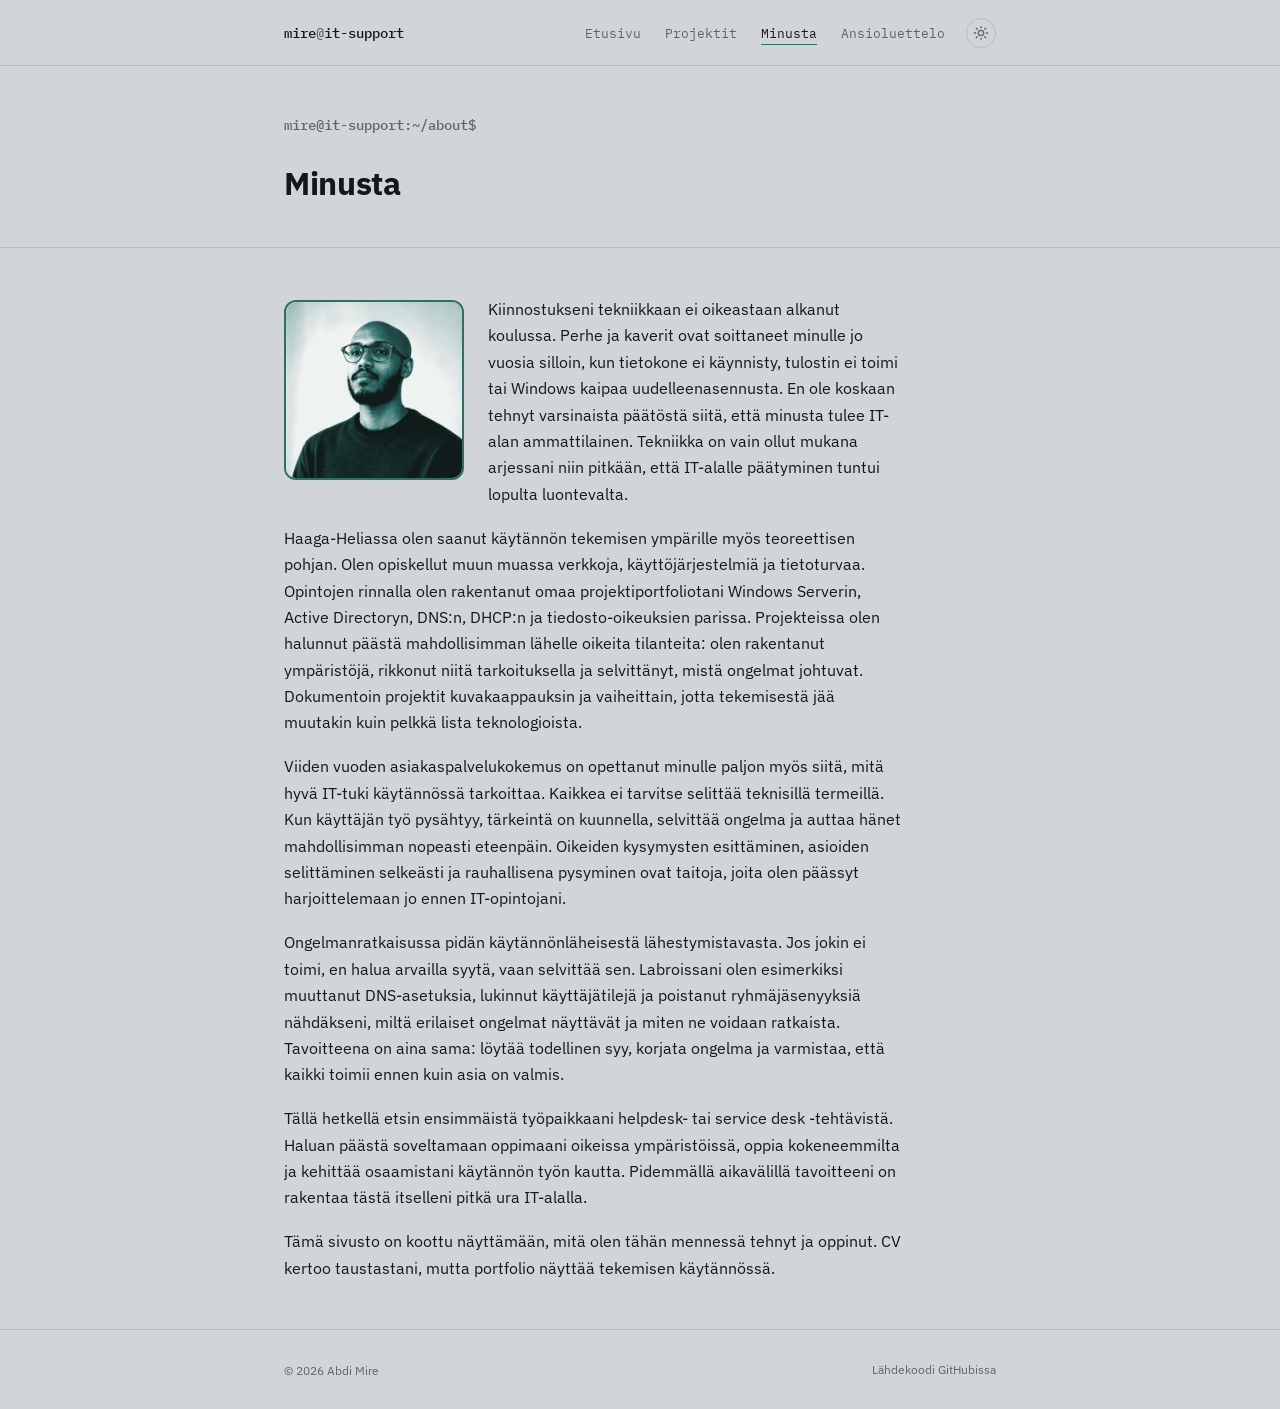
==== commit 5b5ac931: "Replace About page body copy with owner's final Finnish version Full rewrite supplied by the owner, " ====
--- a/about.html
+++ b/about.html
@@ -59,11 +59,12 @@
     <div class="wrap">
       <div class="prose">
         <img class="avatar-about" src="assets/headshot.jpg" alt="Abdi Miren muotokuva" width="180" height="180">
-        <p>Kiinnostukseni tekniikkaan ei syntynyt luokkahuoneessa. Perhe ja kaverit ovat soittaneet minulle jo lapsesta asti aina, kun tietokone ei käynnisty, tulostin ei toimi tai Windows pitää asentaa uudelleen. Ei ollut yhtä hetkeä, jolloin päätin ryhtyä IT-alalle. Se on vain aina ollut osa arkea, kauan ennen kuin siitä tuli urasuunnitelma.</p>
-        <p>Haaga-Heliassa olen opiskellut verkkoja, käyttöjärjestelmiä ja tietoturvaa jäsennellysti, mikä on täydentänyt sitä "miksi"-osaa, jonka olin jo oppinut kantapään kautta. Opintojen ohella olen rakentanut käytännön projektiportfolion (Windows Server, Active Directory, DNS/DHCP, tiedosto-oikeudet), ja jokainen niistä on dokumentoitu kuvakaappauksin ja aidolla vianselvitystapauksella. Halusin todisteita, joihin voin viitata, en pelkkää listaa kurssien nimistä.</p>
-        <p>Viisi vuotta asiakaspalvelussa opetti, mitä IT-tuki oikeasti vaatii, ja se on vähemmän teknistä kuin moni luulee: kuuntele ensin, ratkaise sitten. Turhautunut käyttäjä ei halua luentoa DNS:stä, hän haluaa päästä takaisin töihin. Se tarkoittaa oikeiden kysymysten esittämistä ennen ratkaisuun hyppäämistä, tilanteen selittämistä selkokielellä ja rauhallisena pysymistä, vaikka toinen ei olisi. Nämä tavat siirtyvät suoraan mukanani: teknistä puolta voin yhä kehittää, mutta kärsivällisyys ja kuuntelemisen taito ovat jo olemassa.</p>
-        <p>Minulle IT-tuki tarkoittaa ennen kaikkea sitä, että auttaa jotakuta pääsemään takaisin töihin mahdollisimman nopeasti, ja rehellisyyttä siitä, mitä on meneillään, kun ongelmaa ei saa korjattua heti. Labratöissäni rikoin asioita tarkoituksella: väärän DNS-asetuksen, lukitun tilin, puuttuvan ryhmäjäsenyyden, jotta tietäisin miltä kukin vika näyttää ennen kuin näen sen oikealla tiketillä. Sitä tapaa haluan tuoda service deskille: älä arvaa, tarkista ensin yksinkertaisin selitys, korjaa varsinainen ongelma ja varmista, että se on korjattu ennen tiketin sulkemista.</p>
-        <p>Juuri nyt etsin ensimmäistä työpaikkaa helpdesk- tai service desk -tehtävistä, paikkaa jossa voin hyödyntää näitä taitoja oikeilla tiketeillä ja oppia niiltä, jotka ovat tehneet tätä minua pidempään. Pidemmällä aikavälillä haluan tämän kasvavan oikeaksi uraksi IT-alalla: tuki on paikka, josta haluan aloittaa, ei paikka johon aion jäädä.</p>
+        <p>Kiinnostukseni tekniikkaan ei oikeastaan alkanut koulussa. Perhe ja kaverit ovat soittaneet minulle jo vuosia silloin, kun tietokone ei käynnisty, tulostin ei toimi tai Windows kaipaa uudelleenasennusta. En ole koskaan tehnyt varsinaista päätöstä siitä, että minusta tulee IT-alan ammattilainen. Tekniikka on vain ollut mukana arjessani niin pitkään, että IT-alalle päätyminen tuntui lopulta luontevalta.</p>
+        <p>Haaga-Heliassa olen saanut käytännön tekemisen ympärille myös teoreettisen pohjan. Olen opiskellut muun muassa verkkoja, käyttöjärjestelmiä ja tietoturvaa. Opintojen rinnalla olen rakentanut omaa projektiportfoliotani Windows Serverin, Active Directoryn, DNS:n, DHCP:n ja tiedosto-oikeuksien parissa. Projekteissa olen halunnut päästä mahdollisimman lähelle oikeita tilanteita: olen rakentanut ympäristöjä, rikkonut niitä tarkoituksella ja selvittänyt, mistä ongelmat johtuvat. Dokumentoin projektit kuvakaappauksin ja vaiheittain, jotta tekemisestä jää muutakin kuin pelkkä lista teknologioista.</p>
+        <p>Viiden vuoden asiakaspalvelukokemus on opettanut minulle paljon myös siitä, mitä hyvä IT-tuki käytännössä tarkoittaa. Kaikkea ei tarvitse selittää teknisillä termeillä. Kun käyttäjän työ pysähtyy, tärkeintä on kuunnella, selvittää ongelma ja auttaa hänet mahdollisimman nopeasti eteenpäin. Oikeiden kysymysten esittäminen, asioiden selittäminen selkeästi ja rauhallisena pysyminen ovat taitoja, joita olen päässyt harjoittelemaan jo ennen IT-opintojani.</p>
+        <p>Ongelmanratkaisussa pidän käytännönläheisestä lähestymistavasta. Jos jokin ei toimi, en halua arvailla syytä, vaan selvittää sen. Labroissani olen esimerkiksi muuttanut DNS-asetuksia, lukinnut käyttäjätilejä ja poistanut ryhmäjäsenyyksiä nähdäkseni, miltä erilaiset ongelmat näyttävät ja miten ne voidaan ratkaista. Tavoitteena on aina sama: löytää todellinen syy, korjata ongelma ja varmistaa, että kaikki toimii ennen kuin asia on valmis.</p>
+        <p>Tällä hetkellä etsin ensimmäistä työpaikkaani helpdesk- tai service desk -tehtävistä. Haluan päästä soveltamaan oppimaani oikeissa ympäristöissä, oppia kokeneemmilta ja kehittää osaamistani käytännön työn kautta. Pidemmällä aikavälillä tavoitteeni on rakentaa tästä itselleni pitkä ura IT-alalla.</p>
+        <p>Tämä sivusto on koottu näyttämään, mitä olen tähän mennessä tehnyt ja oppinut. CV kertoo taustastani, mutta portfolio näyttää tekemisen käytännössä.</p>
       </div>
     </div>
   </section>
--- a/style.css
+++ b/style.css
@@ -192,7 +192,7 @@
   height: 64px;
   border-radius: 10px;
   object-fit: cover;
-  border: 1px solid var(--rule);
+  border: 2px solid var(--signal);
   flex-shrink: 0;
 }
 
@@ -201,7 +201,7 @@
   height: 180px;
   border-radius: 12px;
   object-fit: cover;
-  border: 1px solid var(--rule);
+  border: 2px solid var(--signal);
   float: left;
   margin: 0.25rem 1.5rem 1rem 0;
 }
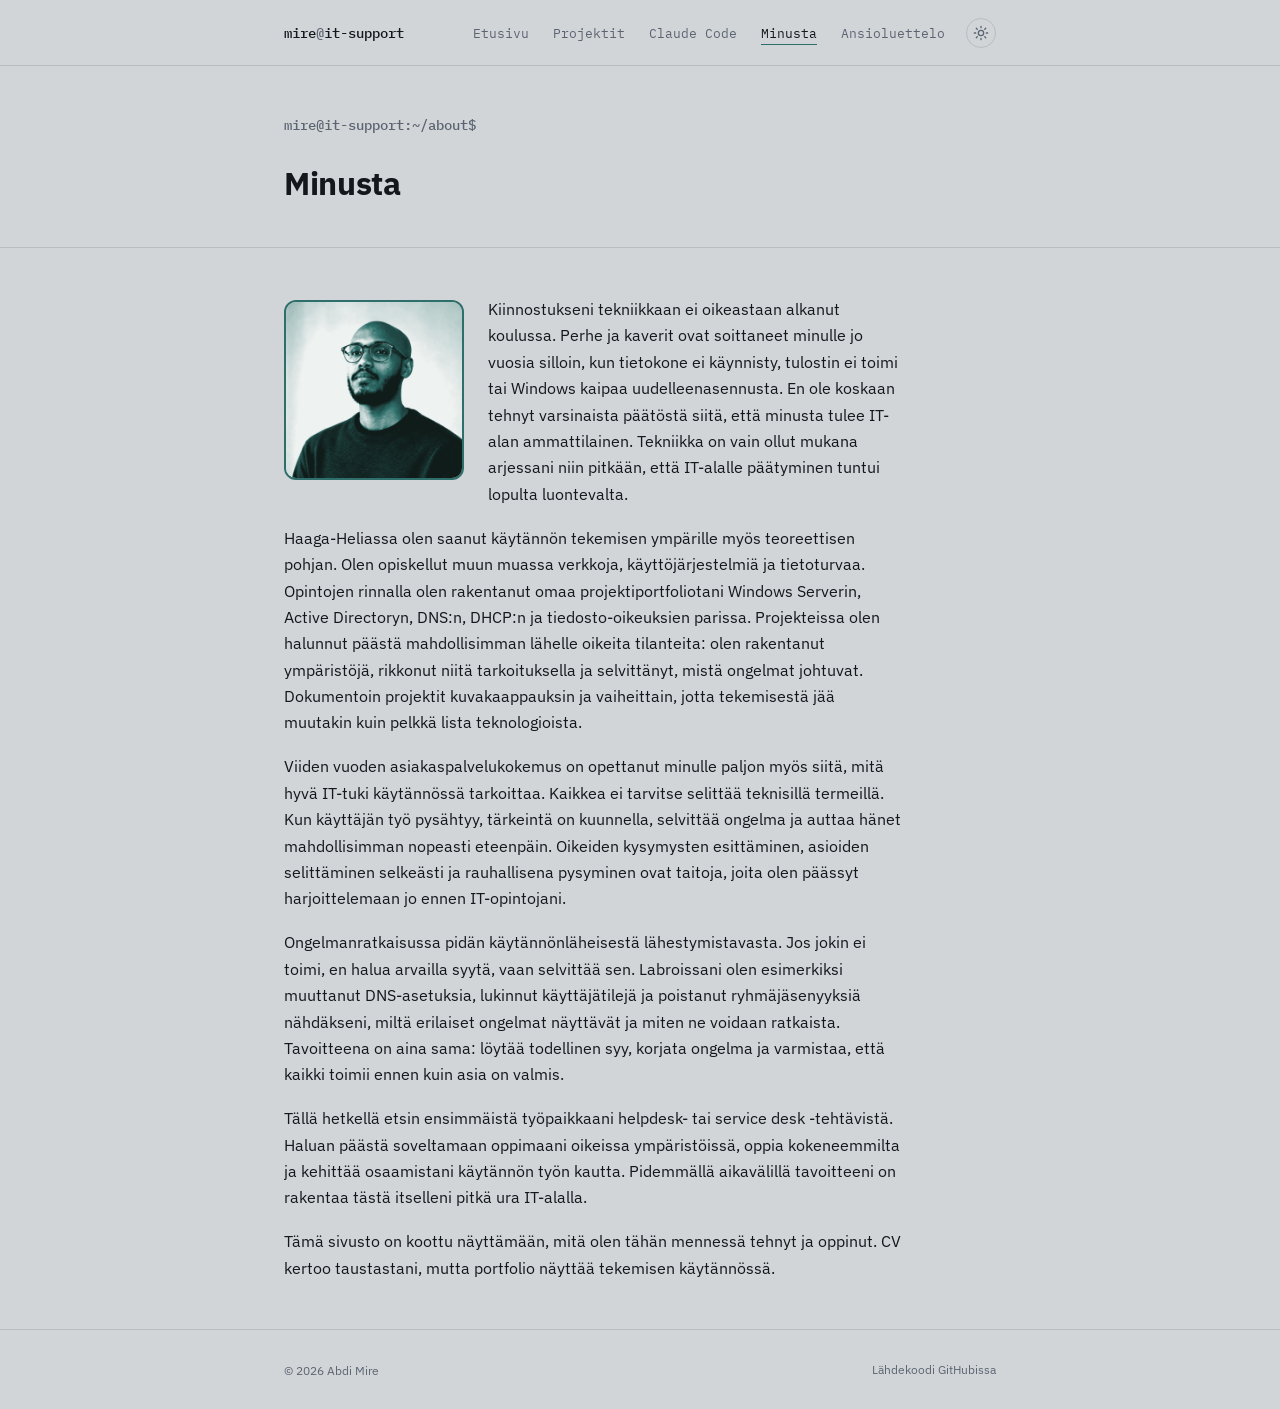
==== commit 0f3839fd: "Add Claude Code projects page and nav link New Finnish hobby page (claude-code.html) listing project" ====
--- a/about.html
+++ b/about.html
@@ -35,6 +35,7 @@
       <ul class="nav-links">
         <li><a href="index.html">Etusivu</a></li>
         <li><a href="projects.html">Projektit</a></li>
+        <li><a href="claude-code.html">Claude Code</a></li>
         <li><a href="about.html" aria-current="page">Minusta</a></li>
         <li><a href="resume.html">Ansioluettelo</a></li>
       </ul>
